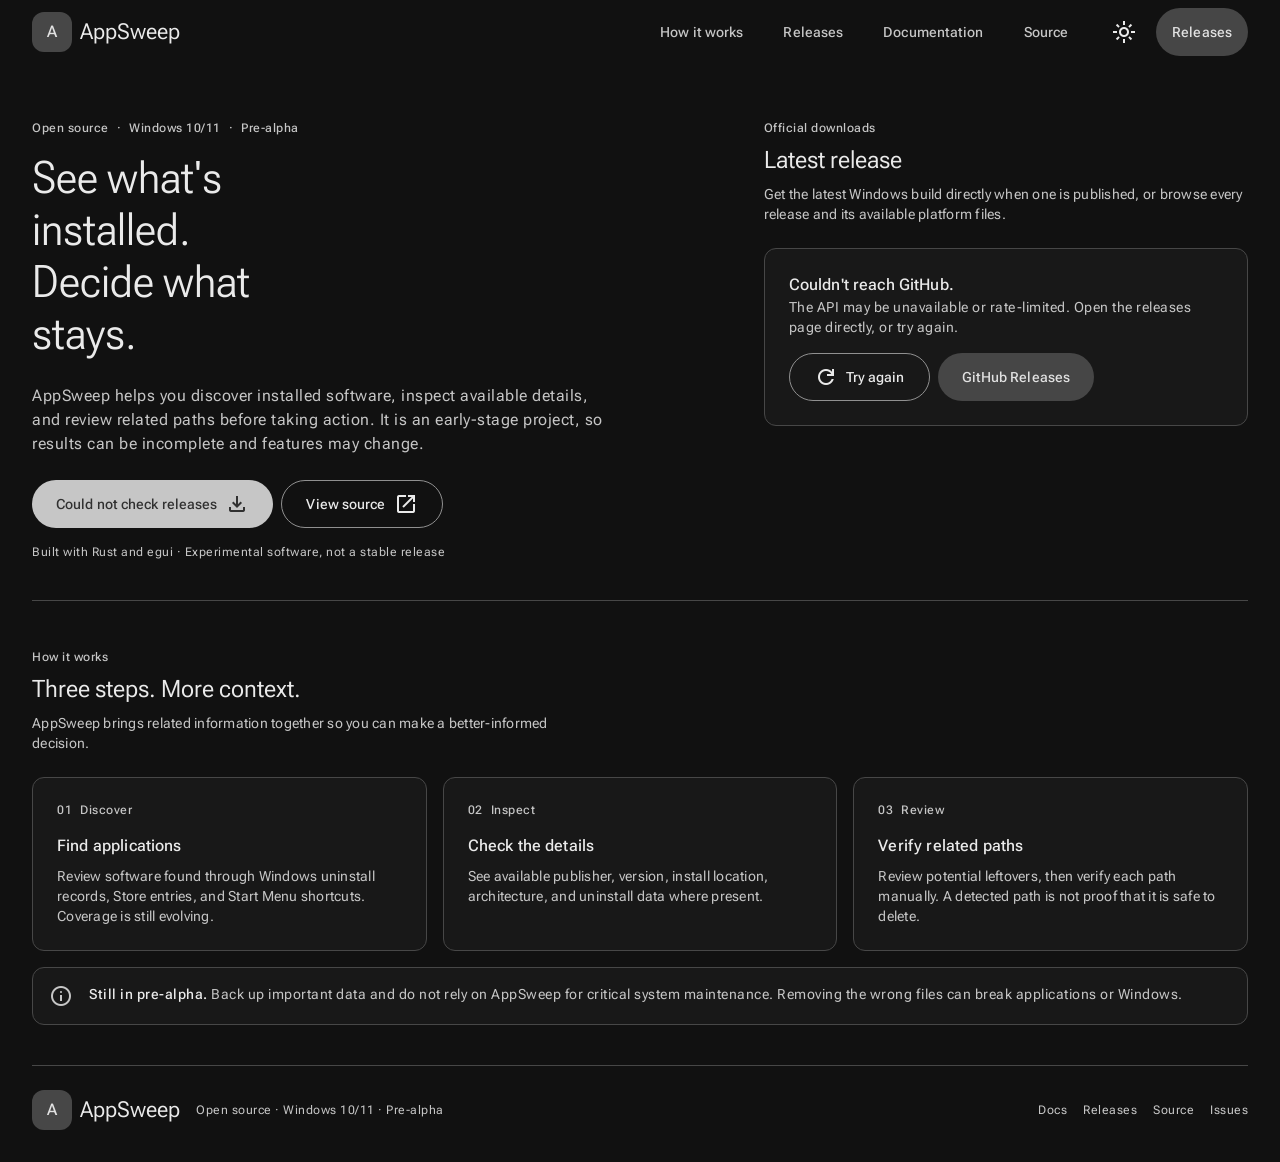
==== index.html @ 66c4b0c2 "Add accessible collapsible mobile navigation" ====
<!doctype html>
<html lang="en"><head>
  <meta charset="utf-8"><meta name="viewport" content="width=device-width, initial-scale=1">
  <meta name="color-scheme" content="light dark"><meta name="theme-color" content="#111111">
  <meta name="description" content="AppSweep is a pre-alpha open-source Windows app manager. Discover installed software, inspect details, and review related paths carefully.">
  <title>AppSweep — See what's installed</title>
  <script>let theme;try{theme=localStorage.getItem('theme')}catch{}document.documentElement.dataset.theme=theme==='light'||theme==='dark'?theme:'dark';</script>
  <link rel="preconnect" href="https://fonts.googleapis.com">
  <link rel="preconnect" href="https://fonts.gstatic.com" crossorigin>
  <link rel="stylesheet" href="https://fonts.googleapis.com/css2?family=Material+Symbols+Outlined:opsz,wght,FILL,GRAD@20..48,400,0,0&amp;family=Roboto+Flex:wght@400;500;700&amp;display=swap">
  <link rel="stylesheet" href="tokens.css?v=20261029-layout2"><link rel="stylesheet" href="styles.css?v=20261029-mobile-nav1">
  <script src="app.js?v=20261029-mobile-nav1" defer></script>
</head><body>
  <a class="btn skip-link" href="#main">Skip to content</a>
  <header class="app-bar" id="app-bar"><div class="app-bar__inner">
    <a class="brand" href="index.html" aria-label="AppSweep home"><span class="brand__mark" aria-hidden="true">A</span><span>AppSweep</span></a>
    <nav id="app-navigation" class="app-bar__nav" aria-label="Main navigation"><a href="#workflow">How it works</a><a href="releases.html">Releases</a><a href="docs.html">Documentation</a><a href="https://github.com/PanDuroDev/appsweep" target="_blank" rel="noreferrer">Source</a></nav>
    <div class="app-bar__actions"><button class="btn btn--icon btn--quiet" id="theme-toggle" type="button" aria-label="Switch to light theme" hidden><span class="icon" id="theme-icon" aria-hidden="true">light_mode</span></button><button class="btn btn--icon btn--quiet app-bar__menu-toggle" id="menu-toggle" type="button" aria-controls="app-navigation" aria-expanded="false" aria-label="Open navigation"><span class="icon" id="menu-icon" aria-hidden="true">menu</span></button><a class="btn btn--tonal btn--small" href="releases.html">Releases</a></div>
  </div></header>
  <main class="page home-page" id="main" tabindex="-1">
    <section class="hero" aria-labelledby="hero-title">
      <p class="eyebrow">Open source <span aria-hidden="true">·</span> Windows 10/11 <span aria-hidden="true">·</span> Pre-alpha</p>
      <h1 id="hero-title">See what's installed.<br><span>Decide what stays.</span></h1>
      <p class="hero__lead">AppSweep helps you discover installed software, inspect available details, and review related paths before taking action. It is an early-stage project, so results can be incomplete and features may change.</p>
      <div class="actions"><a class="btn" id="download-latest" href="releases.html"><span id="download-latest-label">Checking latest release…</span> <span class="icon" aria-hidden="true">download</span></a><a class="btn btn--outlined" href="https://github.com/PanDuroDev/appsweep" target="_blank" rel="noreferrer">View source <span class="icon" aria-hidden="true">open_in_new</span></a></div>
      <p class="hero__meta">Built with Rust and egui <span aria-hidden="true">·</span> Experimental software, not a stable release</p>
    </section>
    <section class="section" id="workflow" aria-labelledby="workflow-title">
      <div class="section-heading"><p class="eyebrow">How it works</p><h2 id="workflow-title">Three steps. More context.</h2><p class="section-copy">AppSweep brings related information together so you can make a better-informed decision.</p></div>
      <div class="feature-grid">
        <article class="project-card"><p class="project-card__number">01 <span>Discover</span></p><h3>Find applications</h3><p>Review software found through Windows uninstall records, Store entries, and Start Menu shortcuts. Coverage is still evolving.</p></article>
        <article class="project-card"><p class="project-card__number">02 <span>Inspect</span></p><h3>Check the details</h3><p>See available publisher, version, install location, architecture, and uninstall data where present.</p></article>
        <article class="project-card"><p class="project-card__number">03 <span>Review</span></p><h3>Verify related paths</h3><p>Review potential leftovers, then verify each path manually. A detected path is not proof that it is safe to delete.</p></article>
      </div>
      <aside class="notice" aria-label="Safety warning"><span class="icon" aria-hidden="true">info</span><p><strong>Still in pre-alpha.</strong> Back up important data and do not rely on AppSweep for critical system maintenance. Removing the wrong files can break applications or Windows.</p></aside>
    </section>
    <section class="section release-section" id="download" aria-labelledby="build-title">
      <div class="section-heading"><p class="eyebrow">Official downloads</p><h2 id="build-title">Latest release</h2><p class="section-copy">Get the latest Windows build directly when one is published, or browse every release and its available platform files.</p></div>
      <div class="release" id="release-panel" data-state="idle" aria-busy="false">
        <div class="release__loading" hidden><div class="loading-indicator" id="loading-indicator" role="progressbar" aria-label="Checking GitHub for a published build"></div><div><p>Checking GitHub Releases…</p><small>This usually takes a moment.</small></div></div>
        <div class="release__ready" role="status" aria-live="polite"><h3 class="release__title" id="release-title">Check GitHub Releases</h3><p class="release__meta" id="release-meta">AppSweep is pre-alpha. Check the official releases page for a ready-to-run build.</p><div class="actions"><a class="btn btn--tonal" id="release-assets" href="releases.html" hidden>Available files</a><a class="btn btn--outlined" id="release-github" href="https://github.com/PanDuroDev/appsweep/releases" target="_blank" rel="noreferrer" hidden>GitHub release <span class="icon" aria-hidden="true">open_in_new</span></a><a class="btn btn--outlined" href="releases.html">All versions <span class="icon" aria-hidden="true">arrow_forward</span></a></div></div>
        <div class="release__error" role="status" aria-live="polite" hidden><h3 class="release__title">Couldn't reach GitHub.</h3><p class="release__meta">The API may be unavailable or rate-limited. Open the releases page directly, or try again.</p><div class="actions"><button class="btn btn--outlined" id="release-retry" type="button"><span class="icon" aria-hidden="true">refresh</span>Try again</button><a class="btn btn--tonal" href="https://github.com/PanDuroDev/appsweep/releases" target="_blank" rel="noreferrer">GitHub Releases</a></div></div>
      </div>
    </section>
    <footer class="footer"><a class="brand footer__brand" href="index.html"><span class="brand__mark" aria-hidden="true">A</span><span>AppSweep</span></a><span class="footer__note">Open source · Windows 10/11 · Pre-alpha</span><nav aria-label="Footer links"><a href="docs.html">Docs</a><a href="releases.html">Releases</a><a href="https://github.com/PanDuroDev/appsweep" target="_blank" rel="noreferrer">Source</a><a href="https://github.com/PanDuroDev/appsweep/issues" target="_blank" rel="noreferrer">Issues</a></nav></footer>
  </main>
</body></html>
---- tokens.css ----
:root {
  color-scheme: dark;

  --md-ref-typeface-brand: "Roboto Flex", Roboto, sans-serif;
  --md-ref-typeface-plain: "Roboto Flex", Roboto, sans-serif;

  --md-sys-color-primary: #c6c6c6;
  --md-sys-color-on-primary: #303030;
  --md-sys-color-primary-container: #474747;
  --md-sys-color-on-primary-container: #e2e2e2;
  --md-sys-color-secondary: #c6c6c6;
  --md-sys-color-on-secondary: #303030;
  --md-sys-color-secondary-container: #464646;
  --md-sys-color-on-secondary-container: #e2e2e2;
  --md-sys-color-tertiary: #c6c6c6;
  --md-sys-color-on-tertiary: #303030;
  --md-sys-color-tertiary-container: #474747;
  --md-sys-color-on-tertiary-container: #e2e2e2;
  --md-sys-color-error: #ffb4ab;
  --md-sys-color-on-error: #690005;
  --md-sys-color-error-container: #93000a;
  --md-sys-color-on-error-container: #ffdad6;
  --md-sys-color-surface: #111111;
  --md-sys-color-on-surface: #eaeaea;
  --md-sys-color-on-surface-variant: #c6c6c6;
  --md-sys-color-surface-dim: #111111;
  --md-sys-color-surface-bright: #393939;
  --md-sys-color-surface-container-lowest: #0d0d0d;
  --md-sys-color-surface-container-low: #181818;
  --md-sys-color-surface-container: #1d1d1d;
  --md-sys-color-surface-container-high: #272727;
  --md-sys-color-surface-container-highest: #303030;
  --md-sys-color-outline: #909090;
  --md-sys-color-outline-variant: #474747;
  --md-sys-color-inverse-surface: #e2e2e2;
  --md-sys-color-inverse-on-surface: #303030;
  --md-sys-color-inverse-primary: #5e5e5e;
  --md-sys-color-shadow: #000000;
  --md-sys-color-scrim: #000000;
  --md-sys-color-surface-tint: #c6c6c6;

  --md-sys-shape-corner-none: 0;
  --md-sys-shape-corner-extra-small: 4px;
  --md-sys-shape-corner-small: 8px;
  --md-sys-shape-corner-medium: 12px;
  --md-sys-shape-corner-large: 16px;
  --md-sys-shape-corner-large-increased: 20px;
  --md-sys-shape-corner-extra-large: 28px;
  --md-sys-shape-corner-extra-large-increased: 32px;
  --md-sys-shape-corner-extra-extra-large: 48px;
  --md-sys-shape-corner-full: 9999px;

  --md-sys-typescale-display-large-font: var(--md-ref-typeface-brand);
  --md-sys-typescale-display-large-weight: 400;
  --md-sys-typescale-display-large-size: 3.5625rem;
  --md-sys-typescale-display-large-line-height: 4rem;
  --md-sys-typescale-display-large-tracking: -0.015625rem;
  --md-sys-typescale-display-medium-font: var(--md-ref-typeface-brand);
  --md-sys-typescale-display-medium-weight: 400;
  --md-sys-typescale-display-medium-size: 2.8125rem;
  --md-sys-typescale-display-medium-line-height: 3.25rem;
  --md-sys-typescale-display-medium-tracking: 0;
  --md-sys-typescale-display-small-font: var(--md-ref-typeface-brand);
  --md-sys-typescale-display-small-weight: 400;
  --md-sys-typescale-display-small-size: 2.25rem;
  --md-sys-typescale-display-small-line-height: 2.75rem;
  --md-sys-typescale-display-small-tracking: 0;
  --md-sys-typescale-headline-large-font: var(--md-ref-typeface-brand);
  --md-sys-typescale-headline-large-weight: 400;
  --md-sys-typescale-headline-large-size: 2rem;
  --md-sys-typescale-headline-large-line-height: 2.5rem;
  --md-sys-typescale-headline-large-tracking: 0;
  --md-sys-typescale-headline-medium-font: var(--md-ref-typeface-brand);
  --md-sys-typescale-headline-medium-weight: 400;
  --md-sys-typescale-headline-medium-size: 1.75rem;
  --md-sys-typescale-headline-medium-line-height: 2.25rem;
  --md-sys-typescale-headline-medium-tracking: 0;
  --md-sys-typescale-headline-small-font: var(--md-ref-typeface-brand);
  --md-sys-typescale-headline-small-weight: 400;
  --md-sys-typescale-headline-small-size: 1.5rem;
  --md-sys-typescale-headline-small-line-height: 2rem;
  --md-sys-typescale-headline-small-tracking: 0;
  --md-sys-typescale-title-large-font: var(--md-ref-typeface-plain);
  --md-sys-typescale-title-large-weight: 400;
  --md-sys-typescale-title-large-size: 1.375rem;
  --md-sys-typescale-title-large-line-height: 1.75rem;
  --md-sys-typescale-title-large-tracking: 0;
  --md-sys-typescale-title-medium-font: var(--md-ref-typeface-plain);
  --md-sys-typescale-title-medium-weight: 500;
  --md-sys-typescale-title-medium-size: 1rem;
  --md-sys-typescale-title-medium-line-height: 1.5rem;
  --md-sys-typescale-title-medium-tracking: 0.009375rem;
  --md-sys-typescale-title-small-font: var(--md-ref-typeface-plain);
  --md-sys-typescale-title-small-weight: 500;
  --md-sys-typescale-title-small-size: 0.875rem;
  --md-sys-typescale-title-small-line-height: 1.25rem;
  --md-sys-typescale-title-small-tracking: 0.00625rem;
  --md-sys-typescale-body-large-font: var(--md-ref-typeface-plain);
  --md-sys-typescale-body-large-weight: 400;
  --md-sys-typescale-body-large-size: 1rem;
  --md-sys-typescale-body-large-line-height: 1.5rem;
  --md-sys-typescale-body-large-tracking: 0.03125rem;
  --md-sys-typescale-body-medium-font: var(--md-ref-typeface-plain);
  --md-sys-typescale-body-medium-weight: 400;
  --md-sys-typescale-body-medium-size: 0.875rem;
  --md-sys-typescale-body-medium-line-height: 1.25rem;
  --md-sys-typescale-body-medium-tracking: 0.015625rem;
  --md-sys-typescale-body-small-font: var(--md-ref-typeface-plain);
  --md-sys-typescale-body-small-weight: 400;
  --md-sys-typescale-body-small-size: 0.75rem;
  --md-sys-typescale-body-small-line-height: 1rem;
  --md-sys-typescale-body-small-tracking: 0.025rem;
  --md-sys-typescale-label-large-font: var(--md-ref-typeface-plain);
  --md-sys-typescale-label-large-weight: 500;
  --md-sys-typescale-label-large-size: 0.875rem;
  --md-sys-typescale-label-large-line-height: 1.25rem;
  --md-sys-typescale-label-large-tracking: 0.00625rem;
  --md-sys-typescale-label-medium-font: var(--md-ref-typeface-plain);
  --md-sys-typescale-label-medium-weight: 500;
  --md-sys-typescale-label-medium-size: 0.75rem;
  --md-sys-typescale-label-medium-line-height: 1rem;
  --md-sys-typescale-label-medium-tracking: 0.03125rem;
  --md-sys-typescale-label-small-font: var(--md-ref-typeface-plain);
  --md-sys-typescale-label-small-weight: 500;
  --md-sys-typescale-label-small-size: 0.6875rem;
  --md-sys-typescale-label-small-line-height: 1rem;
  --md-sys-typescale-label-small-tracking: 0.03125rem;

  --app-spacing-1: 8px;
  --app-spacing-2: 16px;
  --app-spacing-3: 24px;
  --app-spacing-4: 32px;
  --app-spacing-5: 48px;
  --app-spacing-6: 64px;
  --app-motion-easing-standard: cubic-bezier(0.2, 0, 0, 1);
  --app-motion-duration-short3: 150ms;
  --app-motion-duration-progress-cycle: 1400ms;
  --app-state-hover-opacity: 8%;
  --app-state-focus-opacity: 10%;
  --app-state-pressed-opacity: 10%;
  --app-layout-content-max: 1920px;
  --app-layout-app-bar-height: 64px;
  --app-layout-header-offset: 80px;
  --app-touch-target: 48px;
}

:root[data-theme="light"] {
  color-scheme: light;
  --md-sys-color-primary: #1b1b1b;
  --md-sys-color-on-primary: #ffffff;
  --md-sys-color-primary-container: #e2e2e2;
  --md-sys-color-on-primary-container: #1b1b1b;
  --md-sys-color-secondary: #5f5f5f;
  --md-sys-color-on-secondary: #ffffff;
  --md-sys-color-secondary-container: #e4e2e1;
  --md-sys-color-on-secondary-container: #1b1c1b;
  --md-sys-color-tertiary: #5f5f5f;
  --md-sys-color-on-tertiary: #ffffff;
  --md-sys-color-tertiary-container: #e4e2e1;
  --md-sys-color-on-tertiary-container: #1b1c1b;
  --md-sys-color-error: #b3261e;
  --md-sys-color-on-error: #ffffff;
  --md-sys-color-error-container: #f9dedc;
  --md-sys-color-on-error-container: #410e0b;
  --md-sys-color-surface: #f5f5f5;
  --md-sys-color-on-surface: #1b1b1b;
  --md-sys-color-on-surface-variant: #474747;
  --md-sys-color-surface-dim: #dadada;
  --md-sys-color-surface-bright: #fefefe;
  --md-sys-color-surface-container-lowest: #ffffff;
  --md-sys-color-surface-container-low: #f1f1f1;
  --md-sys-color-surface-container: #ececec;
  --md-sys-color-surface-container-high: #e6e6e6;
  --md-sys-color-surface-container-highest: #e0e0e0;
  --md-sys-color-outline: #767676;
  --md-sys-color-outline-variant: #c5c5c5;
  --md-sys-color-inverse-surface: #303030;
  --md-sys-color-inverse-on-surface: #f1f1f1;
  --md-sys-color-inverse-primary: #c6c6c6;
  --md-sys-color-shadow: #000000;
  --md-sys-color-scrim: #000000;
  --md-sys-color-surface-tint: #1b1b1b;
}

*, *::before, *::after { box-sizing: border-box; }
[hidden] { display: none !important; }
---- styles.css ----
:where(a, button):focus-visible {
  outline: 2px solid var(--md-sys-color-primary);
  outline-offset: 2px;
}

html {
  scroll-padding-top: var(--app-layout-header-offset);
  -webkit-text-size-adjust: 100%;
}

body {
  margin: 0;
  background: var(--md-sys-color-surface);
  color: var(--md-sys-color-on-surface);
  font-family: var(--md-ref-typeface-plain);
  font-size: var(--md-sys-typescale-body-large-size);
  font-weight: var(--md-sys-typescale-body-large-weight);
  line-height: var(--md-sys-typescale-body-large-line-height);
  letter-spacing: var(--md-sys-typescale-body-large-tracking);
}

h1, h2, h3, p { margin: 0; }
h1, h2, h3 { color: var(--md-sys-color-on-surface); }
a {
  color: var(--md-sys-color-primary);
  text-underline-offset: 3px;
  transition: color var(--app-motion-duration-short3) var(--app-motion-easing-standard),
    text-decoration-color var(--app-motion-duration-short3) var(--app-motion-easing-standard),
    text-decoration-thickness var(--app-motion-duration-short3) var(--app-motion-easing-standard);
}
a:where(:not(.btn):not(.brand)):hover {
  color: var(--md-sys-color-on-surface);
  text-decoration-thickness: 2px;
}
a:where(:not(.btn):not(.brand)):active {
  color: var(--md-sys-color-primary);
  text-decoration-thickness: 2px;
}
button { font: inherit; }

.icon {
  display: inline-block;
  flex: none;
  width: 24px;
  height: 24px;
  overflow: hidden;
  font-family: "Material Symbols Outlined", sans-serif;
  font-size: 24px;
  font-weight: 400;
  font-style: normal;
  line-height: 1;
  letter-spacing: normal;
  text-transform: none;
  white-space: nowrap;
  direction: ltr;
  font-feature-settings: "liga";
}

.skip-link {
  position: fixed;
  z-index: 100;
  top: -100px;
  left: var(--app-spacing-2);
}
.skip-link:focus { top: var(--app-spacing-1); }

.app-bar {
  position: sticky;
  z-index: 20;
  top: 0;
  background: var(--md-sys-color-surface);
  transition: background-color var(--app-motion-duration-short3) var(--app-motion-easing-standard);
}
.app-bar.is-stuck { background: var(--md-sys-color-surface-container); }

.app-bar__inner {
  display: flex;
  align-items: center;
  gap: var(--app-spacing-2);
  width: min(var(--app-layout-content-max), calc(100% - var(--app-spacing-6)));
  min-height: var(--app-layout-app-bar-height);
  margin-inline: auto;
}

.brand {
  display: inline-flex;
  align-items: center;
  gap: var(--app-spacing-1);
  flex: none;
  color: var(--md-sys-color-on-surface);
  font-family: var(--md-sys-typescale-title-large-font);
  font-size: var(--md-sys-typescale-title-large-size);
  font-weight: var(--md-sys-typescale-title-large-weight);
  line-height: var(--md-sys-typescale-title-large-line-height);
  letter-spacing: var(--md-sys-typescale-title-large-tracking);
  text-decoration: none;
}

.brand__mark {
  display: grid;
  place-items: center;
  width: 40px;
  height: 40px;
  border-radius: var(--md-sys-shape-corner-medium);
  color: var(--md-sys-color-on-primary-container);
  background: var(--md-sys-color-primary-container);
  font-family: var(--md-sys-typescale-title-medium-font);
  font-size: var(--md-sys-typescale-title-medium-size);
  font-weight: var(--md-sys-typescale-title-medium-weight);
  line-height: var(--md-sys-typescale-title-medium-line-height);
}

.app-bar__nav {
  display: flex;
  align-items: center;
  gap: var(--app-spacing-1);
  margin-left: auto;
}

.app-bar__nav a,
.footer nav a {
  color: var(--md-sys-color-on-surface-variant);
  text-decoration: none;
}

.app-bar__nav a {
  display: inline-flex;
  align-items: center;
  min-height: var(--app-touch-target);
  padding-inline: var(--app-spacing-2);
  border-radius: var(--md-sys-shape-corner-full);
  font-family: var(--md-sys-typescale-label-large-font);
  font-size: var(--md-sys-typescale-label-large-size);
  font-weight: var(--md-sys-typescale-label-large-weight);
  line-height: var(--md-sys-typescale-label-large-line-height);
  letter-spacing: var(--md-sys-typescale-label-large-tracking);
  white-space: nowrap;
  transition: color var(--app-motion-duration-short3) var(--app-motion-easing-standard),
    background-color var(--app-motion-duration-short3) var(--app-motion-easing-standard),
    border-radius var(--app-motion-duration-short3) var(--app-motion-easing-standard);
}

.app-bar__nav a:hover,
.app-bar__nav a:focus-visible,
.app-bar__nav a:active {
  color: var(--md-sys-color-on-surface);
  background-color: color-mix(in srgb, var(--md-sys-color-on-surface) var(--app-state-hover-opacity), transparent);
}
.app-bar__nav a:focus-visible { background-color: color-mix(in srgb, var(--md-sys-color-on-surface) var(--app-state-focus-opacity), transparent); }
.app-bar__nav a:active {
  background-color: color-mix(in srgb, var(--md-sys-color-on-surface) var(--app-state-pressed-opacity), transparent);
  border-radius: var(--md-sys-shape-corner-large-increased);
}
.app-bar__nav a[aria-current="page"] { color: var(--md-sys-color-on-surface); background: var(--md-sys-color-surface-container-high); }
.app-bar__nav a[aria-current="page"]:hover { background-color: color-mix(in srgb, var(--md-sys-color-on-surface) var(--app-state-hover-opacity), var(--md-sys-color-surface-container-high)); }
.app-bar__nav a[aria-current="page"]:focus-visible { background-color: color-mix(in srgb, var(--md-sys-color-on-surface) var(--app-state-focus-opacity), var(--md-sys-color-surface-container-high)); }
.app-bar__nav a[aria-current="page"]:active {
  background-color: color-mix(in srgb, var(--md-sys-color-on-surface) var(--app-state-pressed-opacity), var(--md-sys-color-surface-container-high));
  border-radius: var(--md-sys-shape-corner-large-increased);
}

.app-bar__actions { display: flex; align-items: center; gap: var(--app-spacing-1); }

.btn {
  display: inline-flex;
  align-items: center;
  justify-content: center;
  gap: var(--app-spacing-1);
  min-height: var(--app-touch-target);
  padding: var(--app-spacing-1) var(--app-spacing-3);
  border: 0;
  border-radius: var(--md-sys-shape-corner-full);
  color: var(--md-sys-color-on-primary);
  background: var(--md-sys-color-primary);
  font-family: var(--md-sys-typescale-label-large-font);
  font-size: var(--md-sys-typescale-label-large-size);
  font-weight: var(--md-sys-typescale-label-large-weight);
  line-height: var(--md-sys-typescale-label-large-line-height);
  letter-spacing: var(--md-sys-typescale-label-large-tracking);
  text-align: center;
  text-decoration: none;
  cursor: pointer;
  transition: background-color var(--app-motion-duration-short3) var(--app-motion-easing-standard),
    color var(--app-motion-duration-short3) var(--app-motion-easing-standard),
    border-color var(--app-motion-duration-short3) var(--app-motion-easing-standard),
    border-radius var(--app-motion-duration-short3) var(--app-motion-easing-standard);
}
.btn:hover {
  background-color: color-mix(in srgb, var(--md-sys-color-on-primary) var(--app-state-hover-opacity), var(--md-sys-color-primary));
}
.btn:focus-visible {
  background-color: color-mix(in srgb, var(--md-sys-color-on-primary) var(--app-state-focus-opacity), var(--md-sys-color-primary));
}
.btn:active {
  background-color: color-mix(in srgb, var(--md-sys-color-on-primary) var(--app-state-pressed-opacity), var(--md-sys-color-primary));
  border-radius: var(--md-sys-shape-corner-large-increased);
}
.btn--tonal {
  color: var(--md-sys-color-on-secondary-container);
  background: var(--md-sys-color-secondary-container);
}
.btn--tonal:hover {
  background-color: color-mix(in srgb, var(--md-sys-color-on-secondary-container) var(--app-state-hover-opacity), var(--md-sys-color-secondary-container));
}
.btn--tonal:focus-visible {
  background-color: color-mix(in srgb, var(--md-sys-color-on-secondary-container) var(--app-state-focus-opacity), var(--md-sys-color-secondary-container));
}
.btn--tonal:active {
  background-color: color-mix(in srgb, var(--md-sys-color-on-secondary-container) var(--app-state-pressed-opacity), var(--md-sys-color-secondary-container));
}
.btn--outlined {
  border: 1px solid var(--md-sys-color-outline);
  color: var(--md-sys-color-on-surface);
  background: transparent;
}
.btn--outlined:hover,
.btn--quiet:hover {
  background-color: color-mix(in srgb, var(--md-sys-color-on-surface) var(--app-state-hover-opacity), transparent);
}
.btn--outlined:focus-visible,
.btn--quiet:focus-visible {
  background-color: color-mix(in srgb, var(--md-sys-color-on-surface) var(--app-state-focus-opacity), transparent);
}
.btn--outlined:active,
.btn--quiet:active {
  background-color: color-mix(in srgb, var(--md-sys-color-on-surface) var(--app-state-pressed-opacity), transparent);
}
.btn--quiet { color: var(--md-sys-color-on-surface); background: transparent; }
.btn:disabled {
  color: color-mix(in srgb, var(--md-sys-color-on-surface) 38%, transparent);
  background: color-mix(in srgb, var(--md-sys-color-on-surface) 12%, transparent);
  cursor: default;
}
.btn--outlined:disabled,
.btn--quiet:disabled {
  border-color: color-mix(in srgb, var(--md-sys-color-on-surface) 12%, transparent);
  background: transparent;
}
.btn--icon { width: var(--app-touch-target); min-width: var(--app-touch-target); padding: 0; }
.btn--icon:active { border-radius: var(--md-sys-shape-corner-medium); }
.btn--small { padding-inline: var(--app-spacing-2); }
.actions { display: flex; align-items: center; flex-wrap: wrap; gap: var(--app-spacing-1); }

.page {
  width: min(var(--app-layout-content-max), calc(100% - var(--app-spacing-6)));
  margin-inline: auto;
  padding-block: var(--app-spacing-5) var(--app-spacing-3);
}
.hero { max-width: none; padding-block: var(--app-spacing-1) var(--app-spacing-5); }

.eyebrow {
  display: flex;
  align-items: center;
  gap: var(--app-spacing-1);
  margin-block-end: var(--app-spacing-2);
  color: var(--md-sys-color-on-surface-variant);
  font-family: var(--md-sys-typescale-label-medium-font);
  font-size: var(--md-sys-typescale-label-medium-size);
  font-weight: var(--md-sys-typescale-label-medium-weight);
  line-height: var(--md-sys-typescale-label-medium-line-height);
  letter-spacing: var(--md-sys-typescale-label-medium-tracking);
}

.hero h1,
.docs-hero h1 {
  max-width: 14ch;
  color: var(--md-sys-color-on-surface);
  font-family: var(--md-sys-typescale-display-medium-font);
  font-size: var(--md-sys-typescale-display-medium-size);
  font-weight: var(--md-sys-typescale-display-medium-weight);
  line-height: var(--md-sys-typescale-display-medium-line-height);
  letter-spacing: var(--md-sys-typescale-display-medium-tracking);
}
.hero h1 span { color: inherit; }

.hero__lead {
  max-width: 64ch;
  margin-block: var(--app-spacing-3);
  color: var(--md-sys-color-on-surface-variant);
  font-family: var(--md-sys-typescale-body-large-font);
  font-size: var(--md-sys-typescale-body-large-size);
  font-weight: var(--md-sys-typescale-body-large-weight);
  line-height: var(--md-sys-typescale-body-large-line-height);
  letter-spacing: var(--md-sys-typescale-body-large-tracking);
}
.hero__meta {
  margin-block-start: var(--app-spacing-2);
  color: var(--md-sys-color-on-surface-variant);
  font-family: var(--md-sys-typescale-body-small-font);
  font-size: var(--md-sys-typescale-body-small-size);
  line-height: var(--md-sys-typescale-body-small-line-height);
}

.section {
  padding-block: var(--app-spacing-4);
  border-top: 1px solid var(--md-sys-color-outline-variant);
  scroll-margin-top: var(--app-layout-header-offset);
}
.section-heading {
  display: grid;
  gap: var(--app-spacing-1);
  max-width: 680px;
  margin-block-end: var(--app-spacing-3);
}
.section-heading .eyebrow { margin-block-end: 0; }
.section-heading h2 {
  font-family: var(--md-sys-typescale-headline-small-font);
  font-size: var(--md-sys-typescale-headline-small-size);
  font-weight: var(--md-sys-typescale-headline-small-weight);
  line-height: var(--md-sys-typescale-headline-small-line-height);
  letter-spacing: var(--md-sys-typescale-headline-small-tracking);
}
.section-copy {
  max-width: 68ch;
  color: var(--md-sys-color-on-surface-variant);
  font-family: var(--md-sys-typescale-body-medium-font);
  font-size: var(--md-sys-typescale-body-medium-size);
  font-weight: var(--md-sys-typescale-body-medium-weight);
  line-height: var(--md-sys-typescale-body-medium-line-height);
  letter-spacing: var(--md-sys-typescale-body-medium-tracking);
}
.section-copy + .section-copy { margin-block-start: var(--app-spacing-1); }

.feature-grid {
  display: grid;
  grid-template-columns: repeat(3, minmax(0, 1fr));
  gap: var(--app-spacing-2);
}
.project-card {
  display: flex;
  flex-direction: column;
  align-items: flex-start;
  min-width: 0;
  padding: var(--app-spacing-3);
  border: 1px solid var(--md-sys-color-outline-variant);
  border-radius: var(--md-sys-shape-corner-medium);
  background: var(--md-sys-color-surface-container-low);
}
.project-card__number {
  display: flex;
  align-items: center;
  gap: var(--app-spacing-1);
  margin-block-end: var(--app-spacing-2);
  color: var(--md-sys-color-primary);
  font-family: var(--md-sys-typescale-label-medium-font);
  font-size: var(--md-sys-typescale-label-medium-size);
  font-weight: var(--md-sys-typescale-label-medium-weight);
  line-height: var(--md-sys-typescale-label-medium-line-height);
  letter-spacing: var(--md-sys-typescale-label-medium-tracking);
}
.project-card__number span { color: var(--md-sys-color-on-surface-variant); }

.project-card h3,
.release__title,
.release-state h3,
.asset-group__head h3,
.release-notes h3 {
  font-family: var(--md-sys-typescale-title-medium-font);
  font-size: var(--md-sys-typescale-title-medium-size);
  font-weight: var(--md-sys-typescale-title-medium-weight);
  line-height: var(--md-sys-typescale-title-medium-line-height);
  letter-spacing: var(--md-sys-typescale-title-medium-tracking);
}
.project-card h3 { margin-block-end: var(--app-spacing-1); }
.project-card p:last-child {
  color: var(--md-sys-color-on-surface-variant);
  font-family: var(--md-sys-typescale-body-medium-font);
  font-size: var(--md-sys-typescale-body-medium-size);
  line-height: var(--md-sys-typescale-body-medium-line-height);
  letter-spacing: var(--md-sys-typescale-body-medium-tracking);
}

.notice {
  display: flex;
  align-items: flex-start;
  gap: var(--app-spacing-2);
  margin-block-start: var(--app-spacing-2);
  padding: var(--app-spacing-2);
  border: 1px solid var(--md-sys-color-outline-variant);
  border-radius: var(--md-sys-shape-corner-medium);
  color: var(--md-sys-color-on-surface-variant);
  background: var(--md-sys-color-surface-container-low);
  font-family: var(--md-sys-typescale-body-medium-font);
  font-size: var(--md-sys-typescale-body-medium-size);
  line-height: var(--md-sys-typescale-body-medium-line-height);
}
.notice .icon { color: var(--md-sys-color-on-surface-variant); }
.notice strong { color: var(--md-sys-color-on-surface); font-weight: 500; }

.release-section { padding-block-end: var(--app-spacing-5); }
.release {
  padding: var(--app-spacing-3);
  border: 1px solid var(--md-sys-color-outline-variant);
  border-radius: var(--md-sys-shape-corner-medium);
  background: var(--md-sys-color-surface-container-low);
}
.release__loading { display: flex; align-items: center; gap: var(--app-spacing-2); min-height: 54px; }
.release__loading p {
  font-family: var(--md-sys-typescale-title-medium-font);
  font-size: var(--md-sys-typescale-title-medium-size);
  font-weight: var(--md-sys-typescale-title-medium-weight);
  line-height: var(--md-sys-typescale-title-medium-line-height);
}
.release__loading small {
  color: var(--md-sys-color-on-surface-variant);
  font-family: var(--md-sys-typescale-body-small-font);
  font-size: var(--md-sys-typescale-body-small-size);
  line-height: var(--md-sys-typescale-body-small-line-height);
}
.loading-indicator {
  width: 40px;
  height: 40px;
  flex: none;
  border: 3px solid var(--md-sys-color-secondary-container);
  border-top-color: var(--md-sys-color-primary);
  border-radius: var(--md-sys-shape-corner-full);
  animation: md3-progress-rotation var(--app-motion-duration-progress-cycle) linear infinite;
}
@keyframes md3-progress-rotation {
  to { transform: rotate(360deg); }
}
.release__title {
  min-width: 0;
  overflow-wrap: anywhere;
}
.release__meta {
  max-width: 68ch;
  color: var(--md-sys-color-on-surface-variant);
  font-family: var(--md-sys-typescale-body-medium-font);
  font-size: var(--md-sys-typescale-body-medium-size);
  line-height: var(--md-sys-typescale-body-medium-line-height);
  overflow-wrap: anywhere;
}
.release .actions { margin-block-start: var(--app-spacing-2); }

.docs-page { padding-block-start: var(--app-spacing-4); }
.docs-hero { max-width: 1040px; padding-block-end: var(--app-spacing-3); }
.docs-hero h1 {
  font-family: var(--md-sys-typescale-display-small-font);
  font-size: var(--md-sys-typescale-display-small-size);
  font-weight: var(--md-sys-typescale-display-small-weight);
  line-height: var(--md-sys-typescale-display-small-line-height);
  letter-spacing: var(--md-sys-typescale-display-small-tracking);
}
.docs-hero .hero__lead { margin-block-start: var(--app-spacing-2); }
.docs-hero .notice { margin-block-start: var(--app-spacing-3); }
.docs-nav {
  display: flex;
  flex-wrap: wrap;
  gap: var(--app-spacing-1);
  padding-block: var(--app-spacing-1) var(--app-spacing-3);
  margin-block-end: var(--app-spacing-1);
  border-bottom: 1px solid var(--md-sys-color-outline-variant);
}
.docs-nav a {
  display: inline-flex;
  align-items: center;
  min-height: var(--app-touch-target);
  padding-inline: var(--app-spacing-2);
  border-radius: var(--md-sys-shape-corner-full);
  color: var(--md-sys-color-on-surface-variant);
  font-family: var(--md-sys-typescale-label-large-font);
  font-size: var(--md-sys-typescale-label-large-size);
  font-weight: var(--md-sys-typescale-label-large-weight);
  line-height: var(--md-sys-typescale-label-large-line-height);
  text-decoration: none;
  transition: color var(--app-motion-duration-short3) var(--app-motion-easing-standard),
    background-color var(--app-motion-duration-short3) var(--app-motion-easing-standard),
    border-radius var(--app-motion-duration-short3) var(--app-motion-easing-standard);
}
.docs-nav a:hover,
.docs-nav a:focus-visible,
.docs-nav a:active {
  color: var(--md-sys-color-on-surface);
  background-color: color-mix(in srgb, var(--md-sys-color-on-surface) var(--app-state-hover-opacity), transparent);
}
.docs-nav a:focus-visible { background-color: color-mix(in srgb, var(--md-sys-color-on-surface) var(--app-state-focus-opacity), transparent); }
.docs-nav a:active {
  background-color: color-mix(in srgb, var(--md-sys-color-on-surface) var(--app-state-pressed-opacity), transparent);
  border-radius: var(--md-sys-shape-corner-large-increased);
}
.docs-nav a[aria-current="location"] { color: var(--md-sys-color-on-surface); background: var(--md-sys-color-surface-container-high); }
.docs-nav a[aria-current="location"]:hover { background-color: color-mix(in srgb, var(--md-sys-color-on-surface) var(--app-state-hover-opacity), var(--md-sys-color-surface-container-high)); }
.docs-nav a[aria-current="location"]:focus-visible { background-color: color-mix(in srgb, var(--md-sys-color-on-surface) var(--app-state-focus-opacity), var(--md-sys-color-surface-container-high)); }
.docs-nav a[aria-current="location"]:active {
  background-color: color-mix(in srgb, var(--md-sys-color-on-surface) var(--app-state-pressed-opacity), var(--md-sys-color-surface-container-high));
  border-radius: var(--md-sys-shape-corner-large-increased);
}
.docs-block { padding-block: var(--app-spacing-3); }
.docs-block .section-heading { gap: var(--app-spacing-1); margin-block-end: var(--app-spacing-2); }
.docs-block .eyebrow { margin-block-end: 0; }
.docs-block pre {
  overflow-x: auto;
  margin-block-start: var(--app-spacing-2);
  padding: var(--app-spacing-2);
  border: 1px solid var(--md-sys-color-outline-variant);
  border-radius: var(--md-sys-shape-corner-small);
  color: var(--md-sys-color-on-surface);
  background: var(--md-sys-color-surface-container);
  font-family: ui-monospace, SFMono-Regular, Consolas, monospace;
  font-size: var(--md-sys-typescale-body-small-size);
  line-height: var(--md-sys-typescale-body-small-line-height);
}
.docs-block .actions { margin-block-start: var(--app-spacing-2); }
.docs-block a:not(.btn) { text-decoration: underline; text-underline-offset: 3px; }

.footer {
  display: flex;
  flex-wrap: wrap;
  align-items: center;
  gap: var(--app-spacing-2);
  padding-block: var(--app-spacing-3) var(--app-spacing-1);
  border-top: 1px solid var(--md-sys-color-outline-variant);
  color: var(--md-sys-color-on-surface-variant);
  font-family: var(--md-sys-typescale-body-small-font);
  font-size: var(--md-sys-typescale-body-small-size);
  line-height: var(--md-sys-typescale-body-small-line-height);
}
.footer__brand { color: var(--md-sys-color-on-surface); }
.footer__brand .brand__mark { width: 40px; height: 40px; }
.footer__note { margin-right: auto; }
.footer nav { display: flex; flex-wrap: wrap; gap: var(--app-spacing-2); }
.footer nav a:hover { color: var(--md-sys-color-primary); }

.release-list {
  display: grid;
  grid-template-columns: repeat(auto-fit, minmax(min(100%, 440px), 1fr));
  align-items: stretch;
  gap: var(--app-spacing-2);
}
.release-card {
  display: flex;
  flex-direction: column;
  min-width: 0;
  padding: var(--app-spacing-3);
  border: 1px solid var(--md-sys-color-outline-variant);
  border-radius: var(--md-sys-shape-corner-medium);
  background: var(--md-sys-color-surface-container-low);
}
.release-card__head { display: flex; align-items: flex-start; justify-content: space-between; gap: var(--app-spacing-2); }
.release-card__intro { min-width: 0; }
.release-card__intro .eyebrow { margin-block-end: var(--app-spacing-1); }
.release-card__title {
  font-family: var(--md-sys-typescale-title-large-font);
  font-size: var(--md-sys-typescale-title-large-size);
  font-weight: var(--md-sys-typescale-title-large-weight);
  line-height: var(--md-sys-typescale-title-large-line-height);
  letter-spacing: var(--md-sys-typescale-title-large-tracking);
  overflow-wrap: anywhere;
}
.release-card__tag {
  margin-block-start: var(--app-spacing-1);
  color: var(--md-sys-color-on-surface-variant);
  font-family: ui-monospace, SFMono-Regular, Consolas, monospace;
  font-size: var(--md-sys-typescale-body-small-size);
  line-height: var(--md-sys-typescale-body-small-line-height);
  overflow-wrap: anywhere;
}
.release-version {
  flex: none;
  padding: var(--app-spacing-1);
  border: 1px solid var(--md-sys-color-outline-variant);
  border-radius: var(--md-sys-shape-corner-full);
  color: var(--md-sys-color-on-surface-variant);
  font-family: var(--md-sys-typescale-label-small-font);
  font-size: var(--md-sys-typescale-label-small-size);
  font-weight: var(--md-sys-typescale-label-small-weight);
  line-height: var(--md-sys-typescale-label-small-line-height);
  letter-spacing: var(--md-sys-typescale-label-small-tracking);
}
.release-card__meta {
  margin-block-start: var(--app-spacing-2);
  color: var(--md-sys-color-on-surface-variant);
  font-family: var(--md-sys-typescale-body-small-font);
  font-size: var(--md-sys-typescale-body-small-size);
  line-height: var(--md-sys-typescale-body-small-line-height);
}
.release-card__summary {
  margin-block-start: var(--app-spacing-1);
  color: var(--md-sys-color-on-surface);
  font-family: var(--md-sys-typescale-body-medium-font);
  font-size: var(--md-sys-typescale-body-medium-size);
  line-height: var(--md-sys-typescale-body-medium-line-height);
}
.release-card__actions { margin-block-start: auto; padding-block-start: var(--app-spacing-2); }
.release-state {
  display: flex;
  align-items: center;
  gap: var(--app-spacing-2);
  padding: var(--app-spacing-3);
  border: 1px solid var(--md-sys-color-outline-variant);
  border-radius: var(--md-sys-shape-corner-medium);
  background: var(--md-sys-color-surface-container-low);
}
.release-state h3 {
  font-family: var(--md-sys-typescale-title-medium-font);
  font-size: var(--md-sys-typescale-title-medium-size);
  font-weight: var(--md-sys-typescale-title-medium-weight);
  line-height: var(--md-sys-typescale-title-medium-line-height);
}
.release-state p {
  margin-block-start: var(--app-spacing-1);
  color: var(--md-sys-color-on-surface-variant);
  font-family: var(--md-sys-typescale-body-medium-font);
  font-size: var(--md-sys-typescale-body-medium-size);
  line-height: var(--md-sys-typescale-body-medium-line-height);
}
.release-state--message { align-items: flex-start; }
.release-state--message > .icon { flex: none; color: var(--md-sys-color-on-surface-variant); }
#releases-error > .icon,
#release-detail-error > .icon { color: var(--md-sys-color-error); }
.release-state--message .actions { margin-block-start: var(--app-spacing-2); }

.asset-groups { display: grid; grid-template-columns: repeat(2, minmax(0, 1fr)); gap: var(--app-spacing-2); }
.asset-group {
  min-width: 0;
  padding: var(--app-spacing-2);
  border: 1px solid var(--md-sys-color-outline-variant);
  border-radius: var(--md-sys-shape-corner-medium);
  background: var(--md-sys-color-surface-container-low);
}
.asset-group--wide { grid-column: 1 / -1; }
.asset-group__head {
  display: flex;
  align-items: flex-start;
  justify-content: space-between;
  gap: var(--app-spacing-1);
  padding-block-end: var(--app-spacing-2);
  border-bottom: 1px solid var(--md-sys-color-outline-variant);
}
.asset-status {
  color: var(--md-sys-color-on-surface-variant);
  font-family: var(--md-sys-typescale-body-small-font);
  font-size: var(--md-sys-typescale-body-small-size);
  line-height: var(--md-sys-typescale-body-small-line-height);
  text-align: end;
}
.asset-status--available { color: var(--md-sys-color-on-surface); }
.asset-list { display: grid; }
.asset-list:empty::after {
  content: "No files for this category.";
  padding-block-start: var(--app-spacing-2);
  color: var(--md-sys-color-on-surface-variant);
  font-family: var(--md-sys-typescale-body-small-font);
  font-size: var(--md-sys-typescale-body-small-size);
  line-height: var(--md-sys-typescale-body-small-line-height);
}
.asset-row {
  display: flex;
  align-items: center;
  justify-content: space-between;
  gap: var(--app-spacing-2);
  padding-block: var(--app-spacing-2);
  border-bottom: 1px solid var(--md-sys-color-outline-variant);
}
.asset-row:last-child { border-bottom: 0; }
.asset-row__description { min-width: 0; }
.asset-row__name {
  color: var(--md-sys-color-on-surface);
  font-family: var(--md-sys-typescale-body-medium-font);
  font-size: var(--md-sys-typescale-body-medium-size);
  font-weight: var(--md-sys-typescale-title-medium-weight);
  line-height: var(--md-sys-typescale-body-medium-line-height);
  overflow-wrap: anywhere;
}
.asset-row__size {
  margin-block-start: var(--app-spacing-1);
  color: var(--md-sys-color-on-surface-variant);
  font-family: var(--md-sys-typescale-body-small-font);
  font-size: var(--md-sys-typescale-body-small-size);
  line-height: var(--md-sys-typescale-body-small-line-height);
}
.asset-row__download { flex: none; }
.release-notes {
  margin-block-start: var(--app-spacing-3);
  padding: var(--app-spacing-3);
  border: 1px solid var(--md-sys-color-outline-variant);
  border-radius: var(--md-sys-shape-corner-medium);
  background: var(--md-sys-color-surface-container-low);
}
.release-notes p {
  margin-block-start: var(--app-spacing-2);
  color: var(--md-sys-color-on-surface-variant);
  font-family: var(--md-sys-typescale-body-medium-font);
  font-size: var(--md-sys-typescale-body-medium-size);
  line-height: var(--md-sys-typescale-body-medium-line-height);
  white-space: pre-wrap;
  overflow-wrap: anywhere;
}

#download-latest { white-space: nowrap; }

@media (max-width: 839px) {
  .app-bar__inner { width: calc(100% - var(--app-spacing-5)); gap: var(--app-spacing-1); }
  .app-bar__nav { gap: 0; }
  .app-bar__nav a { padding-inline: var(--app-spacing-1); }
  .page { width: calc(100% - var(--app-spacing-5)); }
  .feature-grid { grid-template-columns: repeat(2, minmax(0, 1fr)); }
}

@media (max-width: 599px) {
  .app-bar__inner {
    display: grid;
    grid-template-columns: 1fr auto;
    width: calc(100% - var(--app-spacing-2));
    padding-block: var(--app-spacing-1);
  }
  .app-bar__nav { grid-column: 1 / -1; width: 100%; overflow-x: auto; }
  .app-bar__nav a { flex: none; padding-inline: var(--app-spacing-1); }
  .page { width: calc(100% - var(--app-spacing-2)); padding-block-start: var(--app-spacing-4); }
  .hero { padding-block-end: var(--app-spacing-4); }
  .hero h1 {
    font-family: var(--md-sys-typescale-display-small-font);
    font-size: var(--md-sys-typescale-display-small-size);
    font-weight: var(--md-sys-typescale-display-small-weight);
    line-height: var(--md-sys-typescale-display-small-line-height);
    letter-spacing: var(--md-sys-typescale-display-small-tracking);
  }
  .feature-grid, .asset-groups { grid-template-columns: 1fr; }
  .asset-group--wide { grid-column: auto; }
  .project-card, .release, .release-card, .release-state, .asset-group, .release-notes {
    padding: var(--app-spacing-2);
  }
  .footer__note { flex-basis: 100%; margin-right: 0; }
  .release-card__head, .asset-row { align-items: flex-start; }
  .release-version { max-width: 45%; overflow-wrap: anywhere; }
  #download-latest { white-space: normal; }
}

/* Expanded layouts use available width for useful content, not wider text lines. */
@media (min-width: 1200px) {
  .home-page {
    display: grid;
    grid-template-columns: minmax(0, 1.3fr) minmax(360px, 0.9fr);
    grid-template-areas:
      "hero download"
      "workflow workflow"
      "footer footer";
    column-gap: var(--app-spacing-4);
    align-content: start;
  }
  .home-page > .hero {
    grid-area: hero;
    padding-block-end: var(--app-spacing-4);
  }
  .home-page > #download {
    grid-area: download;
    align-self: start;
    padding-block: var(--app-spacing-1) var(--app-spacing-4);
    border-top: 0;
  }
  .home-page > #workflow { grid-area: workflow; }
  .home-page > .footer { grid-area: footer; }

  .docs-page--with-nav {
    display: grid;
    grid-template-columns: minmax(232px, 280px) minmax(0, 1fr);
    column-gap: var(--app-spacing-6);
    align-items: start;
  }
  .docs-page--with-nav > .docs-hero {
    grid-column: 1 / -1;
    max-width: none;
  }
  .docs-page--with-nav > .docs-nav {
    grid-column: 1;
    grid-row: 2 / span 4;
    position: sticky;
    top: calc(var(--app-layout-app-bar-height) + var(--app-spacing-2));
    align-self: start;
    flex-direction: column;
    flex-wrap: nowrap;
    padding: 0 var(--app-spacing-3) var(--app-spacing-2) 0;
    margin-block-end: var(--app-spacing-3);
    border-bottom: 0;
    border-right: 1px solid var(--md-sys-color-outline-variant);
  }
  .docs-page--with-nav > .docs-nav a { width: 100%; }
  .docs-page--with-nav > .docs-block {
    grid-column: 2;
    min-width: 0;
  }
  .docs-page--with-nav > .footer { grid-column: 1 / -1; }

  .asset-groups { grid-template-columns: repeat(4, minmax(0, 1fr)); }
}

@media (min-width: 1600px) {
  .home-page {
    grid-template-columns: minmax(0, 1.4fr) minmax(420px, 0.8fr);
    column-gap: var(--app-spacing-6);
  }
  .feature-grid { gap: var(--app-spacing-3); }
  .asset-groups { gap: var(--app-spacing-3); }
}

@media (prefers-reduced-motion: reduce) {
  .loading-indicator { animation: none; }
  .btn, a, .app-bar, .app-bar__nav a, .docs-nav a { transition: none; }
}

@media (forced-colors: active) {
  .btn, .notice, .project-card, .release, .release-card, .release-state, .asset-group, .release-notes {
    border: 1px solid CanvasText;
  }
  .loading-indicator { border-color: CanvasText; border-top-color: Highlight; }
}


/* Layout tidy-up: clearer grouping without changing page content or behavior. */
.home-page {
  row-gap: var(--app-spacing-1);
}

.home-page > .hero {
  max-width: 760px;
}

.home-page > #download {
  min-width: 0;
}

.home-page > #workflow {
  padding-block-start: var(--app-spacing-5);
}

.section-heading {
  max-width: 760px;
}

.feature-grid {
  align-items: stretch;
}

.release {
  display: flex;
  flex-direction: column;
  gap: var(--app-spacing-2);
}

.release__ready,
.release__error {
  min-width: 0;
}

.docs-block + .docs-block {
  border-top: 1px solid var(--md-sys-color-outline-variant);
}

@media (max-width: 599px) {
  .home-page > #workflow {
    padding-block-start: var(--app-spacing-4);
  }
}


/* Documentation redesign: clear reading rhythm and scannable reference blocks. */
.docs-page .docs-hero {
  max-width: 960px;
  padding-block-end: var(--app-spacing-4);
}

.docs-page .docs-hero h1 {
  max-width: 18ch;
  text-wrap: balance;
}

.docs-page .docs-hero .hero__lead {
  max-width: 72ch;
}

.docs-page .docs-block {
  padding-block: var(--app-spacing-4);
  scroll-margin-top: 0;
}

.docs-page .docs-block + .docs-block {
  border-top: 1px solid var(--md-sys-color-outline-variant);
}

.docs-facts {
  display: grid;
  grid-template-columns: repeat(3, minmax(0, 1fr));
  gap: var(--app-spacing-2);
  margin-block-start: var(--app-spacing-3);
}

.docs-fact {
  min-width: 0;
  padding: var(--app-spacing-3);
  border: 1px solid var(--md-sys-color-outline-variant);
  border-radius: var(--md-sys-shape-corner-medium);
  background: var(--md-sys-color-surface-container-low);
}

.docs-fact h3 {
  margin-block: var(--app-spacing-1);
  color: var(--md-sys-color-on-surface);
  font-family: var(--md-sys-typescale-title-medium-font);
  font-size: var(--md-sys-typescale-title-medium-size);
  font-weight: var(--md-sys-typescale-title-medium-weight);
  line-height: var(--md-sys-typescale-title-medium-line-height);
}

.docs-fact p:last-child,
.docs-detail-list p,
.docs-steps span {
  color: var(--md-sys-color-on-surface-variant);
  font-family: var(--md-sys-typescale-body-medium-font);
  font-size: var(--md-sys-typescale-body-medium-size);
  line-height: 1.65;
}

.docs-detail-list {
  display: grid;
  gap: var(--app-spacing-2);
  margin-block-start: var(--app-spacing-2);
}

.docs-detail-list article {
  min-width: 0;
  padding: var(--app-spacing-3);
  border-inline-start: 3px solid var(--md-sys-color-outline);
  background: var(--md-sys-color-surface-container-low);
}

.docs-detail-list h3 {
  margin-block-end: var(--app-spacing-1);
  color: var(--md-sys-color-on-surface);
  font-family: var(--md-sys-typescale-title-medium-font);
  font-size: var(--md-sys-typescale-title-medium-size);
  font-weight: var(--md-sys-typescale-title-medium-weight);
  line-height: var(--md-sys-typescale-title-medium-line-height);
}

.docs-steps,
.docs-checklist {
  display: grid;
  gap: var(--app-spacing-2);
  margin-block: var(--app-spacing-2) 0;
  padding-inline-start: 1.5rem;
}

.docs-steps li,
.docs-checklist li {
  padding-inline-start: var(--app-spacing-1);
  color: var(--md-sys-color-on-surface);
  line-height: 1.65;
}

.docs-steps li::marker {
  color: var(--md-sys-color-on-surface-variant);
  font-weight: 500;
}

.docs-steps strong {
  display: block;
  margin-block-end: 2px;
}

.docs-steps span {
  display: block;
}

.docs-page .notice {
  margin-block-start: var(--app-spacing-3);
}

.docs-page .docs-block pre {
  max-width: 100%;
  overflow-x: auto;
}

@media (max-width: 839px) {
  .docs-facts { grid-template-columns: 1fr; }
  .docs-fact { padding: var(--app-spacing-2); }
}

@media (min-width: 1200px) {
  .docs-page--with-nav > .docs-nav {
    grid-row: 2 / span 7;
  }
}

@media (max-width: 599px) {
  .docs-page .docs-block { padding-block: var(--app-spacing-3); }
  .docs-detail-list article { padding: var(--app-spacing-2); }
  .docs-steps, .docs-checklist { padding-inline-start: 1.25rem; }
}

/* Keep the homepage balanced on compact desktop screens as well. */
@media (min-width: 1024px) and (max-width: 1199px) {
  .home-page {
    display: grid;
    grid-template-columns: minmax(0, 1.15fr) minmax(340px, 0.85fr);
    grid-template-areas:
      "hero download"
      "workflow workflow"
      "footer footer";
    column-gap: var(--app-spacing-4);
    align-content: start;
  }

  .home-page > .hero {
    grid-area: hero;
    min-width: 0;
    padding-block-end: var(--app-spacing-4);
  }

  .home-page > #download {
    grid-area: download;
    align-self: start;
    min-width: 0;
    padding-block: var(--app-spacing-1) var(--app-spacing-4);
    border-top: 0;
  }

  .home-page > #download .section-heading {
    max-width: none;
  }

  .home-page > #workflow {
    grid-area: workflow;
  }

  .home-page > .footer {
    grid-area: footer;
  }
}


/* Compact navigation: keep the app bar clear and reveal links on demand. */
.app-bar__menu-toggle { display: none; }

@media (max-width: 839px) {
  .app-bar__inner {
    display: grid;
    grid-template-columns: minmax(0, 1fr) auto;
    gap: var(--app-spacing-1);
    width: calc(100% - var(--app-spacing-3));
    padding-block: var(--app-spacing-1);
  }

  .app-bar__actions {
    align-items: center;
    justify-content: flex-end;
    min-width: 0;
  }

  .app-bar__menu-toggle { display: inline-flex; }

  .app-bar__nav {
    display: none;
    grid-column: 1 / -1;
    width: 100%;
    min-width: 0;
    flex-direction: column;
    align-items: stretch;
    gap: var(--app-spacing-1);
    padding-block: var(--app-spacing-2);
    border-top: 1px solid var(--md-sys-color-outline-variant);
    overflow: visible;
  }

  .app-bar.is-menu-open .app-bar__nav { display: flex; }

  .app-bar__nav a {
    width: auto;
    min-height: var(--app-touch-target);
    justify-content: flex-start;
    padding-inline: var(--app-spacing-2);
    white-space: normal;
  }
}

@media (max-width: 599px) {
  .app-bar__inner { width: calc(100% - var(--app-spacing-2)); }
  .app-bar__actions > a { display: none; }
}
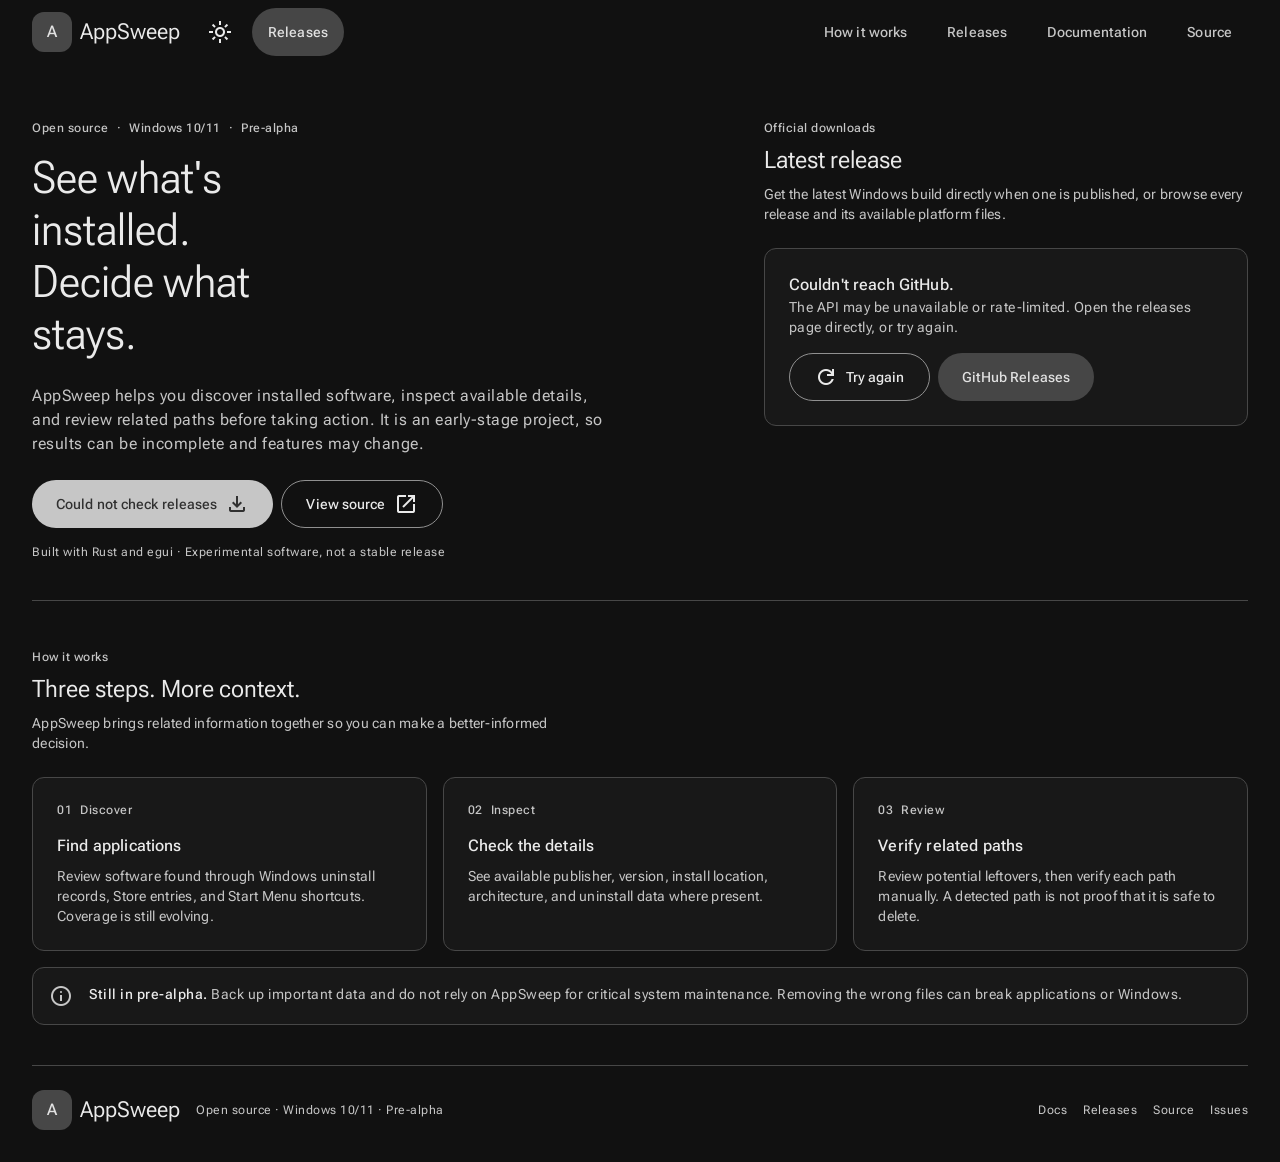
==== commit 62527230: "Align mobile navigation DOM order and refresh cache keys" ====
--- a/index.html
+++ b/index.html
@@ -8,14 +8,13 @@
   <link rel="preconnect" href="https://fonts.googleapis.com">
   <link rel="preconnect" href="https://fonts.gstatic.com" crossorigin>
   <link rel="stylesheet" href="https://fonts.googleapis.com/css2?family=Material+Symbols+Outlined:opsz,wght,FILL,GRAD@20..48,400,0,0&amp;family=Roboto+Flex:wght@400;500;700&amp;display=swap">
-  <link rel="stylesheet" href="tokens.css?v=20261029-layout2"><link rel="stylesheet" href="styles.css?v=20261029-mobile-nav1">
-  <script src="app.js?v=20261029-mobile-nav1" defer></script>
+  <link rel="stylesheet" href="tokens.css?v=20261029-layout2"><link rel="stylesheet" href="styles.css?v=20261029-mobile-nav3">
+  <script src="app.js?v=20261029-mobile-nav3" defer></script>
 </head><body>
   <a class="btn skip-link" href="#main">Skip to content</a>
   <header class="app-bar" id="app-bar"><div class="app-bar__inner">
     <a class="brand" href="index.html" aria-label="AppSweep home"><span class="brand__mark" aria-hidden="true">A</span><span>AppSweep</span></a>
-    <nav id="app-navigation" class="app-bar__nav" aria-label="Main navigation"><a href="#workflow">How it works</a><a href="releases.html">Releases</a><a href="docs.html">Documentation</a><a href="https://github.com/PanDuroDev/appsweep" target="_blank" rel="noreferrer">Source</a></nav>
-    <div class="app-bar__actions"><button class="btn btn--icon btn--quiet" id="theme-toggle" type="button" aria-label="Switch to light theme" hidden><span class="icon" id="theme-icon" aria-hidden="true">light_mode</span></button><button class="btn btn--icon btn--quiet app-bar__menu-toggle" id="menu-toggle" type="button" aria-controls="app-navigation" aria-expanded="false" aria-label="Open navigation"><span class="icon" id="menu-icon" aria-hidden="true">menu</span></button><a class="btn btn--tonal btn--small" href="releases.html">Releases</a></div>
+    <div class="app-bar__actions"><button class="btn btn--icon btn--quiet" id="theme-toggle" type="button" aria-label="Switch to light theme" hidden><span class="icon" id="theme-icon" aria-hidden="true">light_mode</span></button><button class="btn btn--icon btn--quiet app-bar__menu-toggle" id="menu-toggle" type="button" aria-controls="app-navigation" aria-expanded="false" aria-label="Open navigation"><span class="icon" id="menu-icon" aria-hidden="true">menu</span></button><a class="btn btn--tonal btn--small" href="releases.html">Releases</a></div><nav id="app-navigation" class="app-bar__nav" aria-label="Main navigation"><a href="#workflow">How it works</a><a href="releases.html">Releases</a><a href="docs.html">Documentation</a><a href="https://github.com/PanDuroDev/appsweep" target="_blank" rel="noreferrer">Source</a></nav>
   </div></header>
   <main class="page home-page" id="main" tabindex="-1">
     <section class="hero" aria-labelledby="hero-title">
--- a/styles.css
+++ b/styles.css
@@ -1036,12 +1036,17 @@
   .app-bar__inner {
     display: grid;
     grid-template-columns: minmax(0, 1fr) auto;
+    grid-template-areas:
+      "brand actions"
+      "nav nav";
     gap: var(--app-spacing-1);
     width: calc(100% - var(--app-spacing-3));
     padding-block: var(--app-spacing-1);
   }
 
+  .app-bar__inner > .brand { grid-area: brand; min-width: 0; }
   .app-bar__actions {
+    grid-area: actions;
     align-items: center;
     justify-content: flex-end;
     min-width: 0;
@@ -1050,8 +1055,8 @@
   .app-bar__menu-toggle { display: inline-flex; }
 
   .app-bar__nav {
+    grid-area: nav;
     display: none;
-    grid-column: 1 / -1;
     width: 100%;
     min-width: 0;
     flex-direction: column;
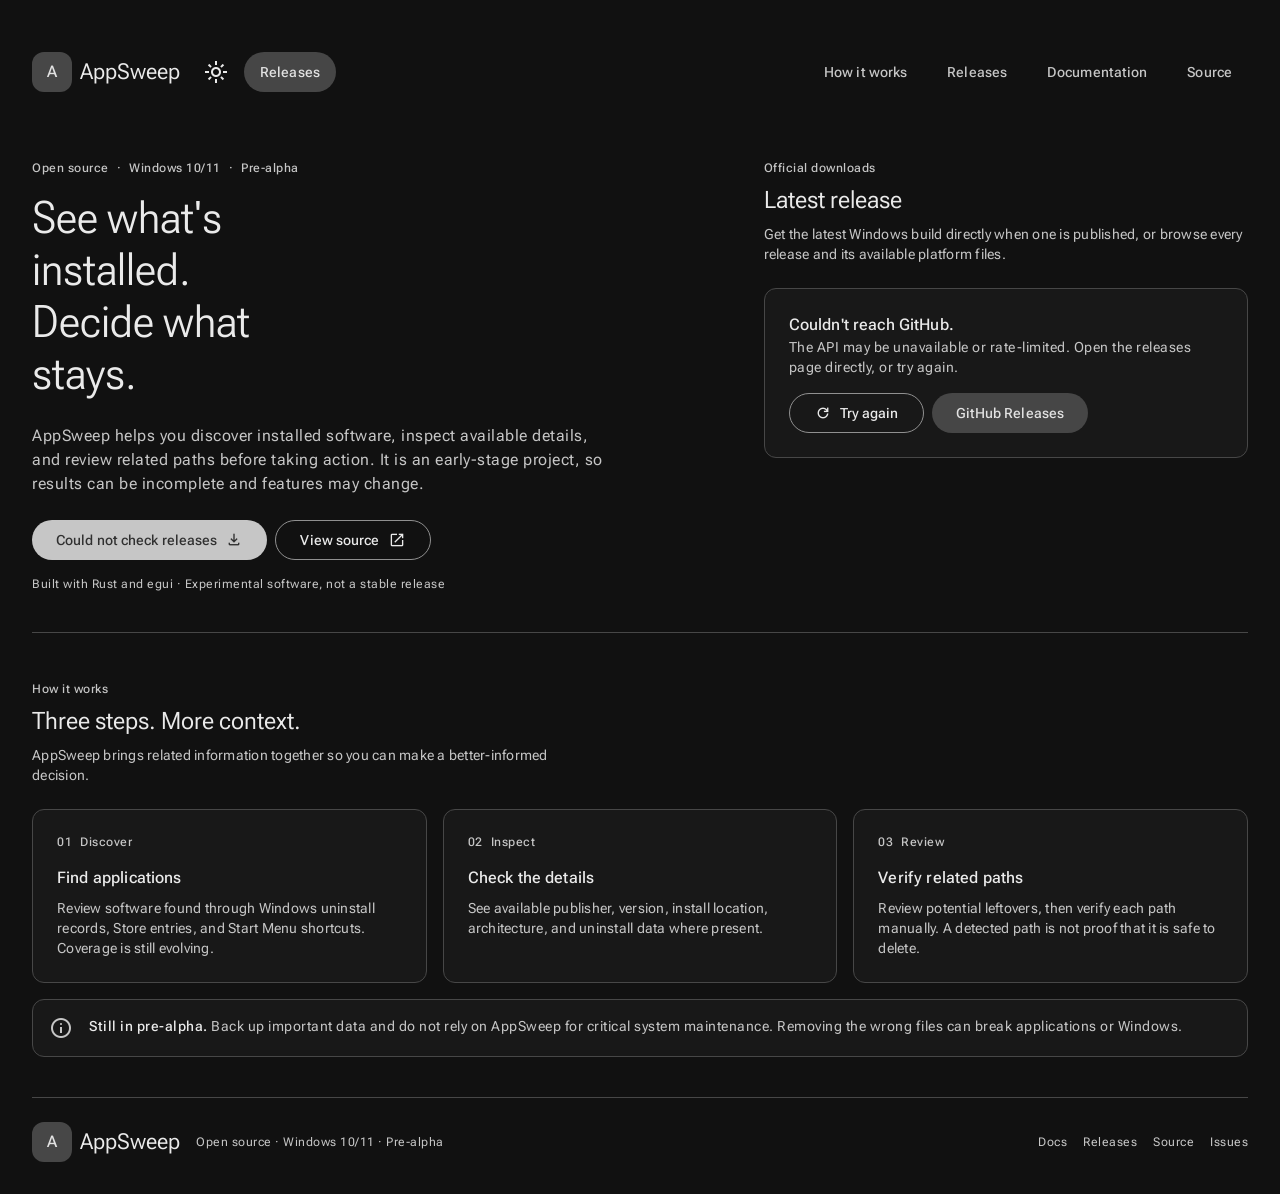
==== commit cc0e24a3: "Fix Material 3 audit findings across site and CI - Align button containers/icons with Material Web a" ====
--- a/index.html
+++ b/index.html
@@ -8,12 +8,12 @@
   <link rel="preconnect" href="https://fonts.googleapis.com">
   <link rel="preconnect" href="https://fonts.gstatic.com" crossorigin>
   <link rel="stylesheet" href="https://fonts.googleapis.com/css2?family=Material+Symbols+Outlined:opsz,wght,FILL,GRAD@20..48,400,0,0&amp;family=Roboto+Flex:wght@400;500;700&amp;display=swap">
-  <link rel="stylesheet" href="tokens.css?v=20261029-layout2"><link rel="stylesheet" href="styles.css?v=20261029-mobile-nav3">
-  <script src="app.js?v=20261029-mobile-nav3" defer></script>
+  <link rel="stylesheet" href="tokens.css?v=20261030-audit1"><link rel="stylesheet" href="styles.css?v=20261030-audit1">
+  <script src="app.js?v=20261030-audit1" defer></script>
 </head><body>
   <a class="btn skip-link" href="#main">Skip to content</a>
   <header class="app-bar" id="app-bar"><div class="app-bar__inner">
-    <a class="brand" href="index.html" aria-label="AppSweep home"><span class="brand__mark" aria-hidden="true">A</span><span>AppSweep</span></a>
+    <a class="brand" href="index.html" aria-label="AppSweep home"><span class="brand__mark" aria-hidden="true"></span><span>AppSweep</span></a>
     <div class="app-bar__actions"><button class="btn btn--icon btn--quiet" id="theme-toggle" type="button" aria-label="Switch to light theme" hidden><span class="icon" id="theme-icon" aria-hidden="true">light_mode</span></button><button class="btn btn--icon btn--quiet app-bar__menu-toggle" id="menu-toggle" type="button" aria-controls="app-navigation" aria-expanded="false" aria-label="Open navigation"><span class="icon" id="menu-icon" aria-hidden="true">menu</span></button><a class="btn btn--tonal btn--small" href="releases.html">Releases</a></div><nav id="app-navigation" class="app-bar__nav" aria-label="Main navigation"><a href="#workflow">How it works</a><a href="releases.html">Releases</a><a href="docs.html">Documentation</a><a href="https://github.com/PanDuroDev/appsweep" target="_blank" rel="noreferrer">Source</a></nav>
   </div></header>
   <main class="page home-page" id="main" tabindex="-1">
@@ -41,6 +41,6 @@
         <div class="release__error" role="status" aria-live="polite" hidden><h3 class="release__title">Couldn't reach GitHub.</h3><p class="release__meta">The API may be unavailable or rate-limited. Open the releases page directly, or try again.</p><div class="actions"><button class="btn btn--outlined" id="release-retry" type="button"><span class="icon" aria-hidden="true">refresh</span>Try again</button><a class="btn btn--tonal" href="https://github.com/PanDuroDev/appsweep/releases" target="_blank" rel="noreferrer">GitHub Releases</a></div></div>
       </div>
     </section>
-    <footer class="footer"><a class="brand footer__brand" href="index.html"><span class="brand__mark" aria-hidden="true">A</span><span>AppSweep</span></a><span class="footer__note">Open source · Windows 10/11 · Pre-alpha</span><nav aria-label="Footer links"><a href="docs.html">Docs</a><a href="releases.html">Releases</a><a href="https://github.com/PanDuroDev/appsweep" target="_blank" rel="noreferrer">Source</a><a href="https://github.com/PanDuroDev/appsweep/issues" target="_blank" rel="noreferrer">Issues</a></nav></footer>
+    <footer class="footer"><a class="brand footer__brand" href="index.html"><span class="brand__mark" aria-hidden="true"></span><span>AppSweep</span></a><span class="footer__note">Open source · Windows 10/11 · Pre-alpha</span><nav aria-label="Footer links"><a href="docs.html">Docs</a><a href="releases.html">Releases</a><a href="https://github.com/PanDuroDev/appsweep" target="_blank" rel="noreferrer">Source</a><a href="https://github.com/PanDuroDev/appsweep/issues" target="_blank" rel="noreferrer">Issues</a></nav></footer>
   </main>
 </body></html>
--- a/tokens.css
+++ b/tokens.css
@@ -136,8 +136,8 @@
   --app-motion-duration-short3: 150ms;
   --app-motion-duration-progress-cycle: 1400ms;
   --app-state-hover-opacity: 8%;
-  --app-state-focus-opacity: 10%;
-  --app-state-pressed-opacity: 10%;
+  --app-state-focus-opacity: 12%;
+  --app-state-pressed-opacity: 12%;
   --app-layout-content-max: 1920px;
   --app-layout-app-bar-height: 64px;
   --app-layout-header-offset: 80px;
--- a/styles.css
+++ b/styles.css
@@ -64,6 +64,18 @@
 }
 .skip-link:focus { top: var(--app-spacing-1); }
 
+.visually-hidden {
+  position: absolute;
+  width: 1px;
+  height: 1px;
+  margin: -1px;
+  padding: 0;
+  overflow: hidden;
+  clip-path: inset(50%);
+  white-space: nowrap;
+  border: 0;
+}
+
 .app-bar {
   position: sticky;
   z-index: 20;
@@ -109,6 +121,7 @@
   font-weight: var(--md-sys-typescale-title-medium-weight);
   line-height: var(--md-sys-typescale-title-medium-line-height);
 }
+.brand__mark::before { content: "A"; }
 
 .app-bar__nav {
   display: flex;
@@ -162,11 +175,12 @@
 .app-bar__actions { display: flex; align-items: center; gap: var(--app-spacing-1); }
 
 .btn {
+  position: relative;
   display: inline-flex;
   align-items: center;
   justify-content: center;
   gap: var(--app-spacing-1);
-  min-height: var(--app-touch-target);
+  min-height: 40px;
   padding: var(--app-spacing-1) var(--app-spacing-3);
   border: 0;
   border-radius: var(--md-sys-shape-corner-full);
@@ -185,6 +199,16 @@
     border-color var(--app-motion-duration-short3) var(--app-motion-easing-standard),
     border-radius var(--app-motion-duration-short3) var(--app-motion-easing-standard);
 }
+/* Keep the Material Web 40px container while meeting the 48px touch target. */
+.btn::after {
+  content: "";
+  position: absolute;
+  top: 50%;
+  left: 50%;
+  width: max(100%, var(--app-touch-target));
+  height: var(--app-touch-target);
+  translate: -50% -50%;
+}
 .btn:hover {
   background-color: color-mix(in srgb, var(--md-sys-color-on-primary) var(--app-state-hover-opacity), var(--md-sys-color-primary));
 }
@@ -236,7 +260,8 @@
   border-color: color-mix(in srgb, var(--md-sys-color-on-surface) 12%, transparent);
   background: transparent;
 }
-.btn--icon { width: var(--app-touch-target); min-width: var(--app-touch-target); padding: 0; }
+.btn--icon { width: 40px; min-width: 40px; padding: 0; }
+.btn:not(.btn--icon) .icon { width: 18px; height: 18px; font-size: 18px; }
 .btn--icon:active { border-radius: var(--md-sys-shape-corner-medium); }
 .btn--small { padding-inline: var(--app-spacing-2); }
 .actions { display: flex; align-items: center; flex-wrap: wrap; gap: var(--app-spacing-1); }
@@ -657,10 +682,11 @@
 .asset-row__description { min-width: 0; }
 .asset-row__name {
   color: var(--md-sys-color-on-surface);
-  font-family: var(--md-sys-typescale-body-medium-font);
-  font-size: var(--md-sys-typescale-body-medium-size);
-  font-weight: var(--md-sys-typescale-title-medium-weight);
-  line-height: var(--md-sys-typescale-body-medium-line-height);
+  font-family: var(--md-sys-typescale-title-small-font);
+  font-size: var(--md-sys-typescale-title-small-size);
+  font-weight: var(--md-sys-typescale-title-small-weight);
+  line-height: var(--md-sys-typescale-title-small-line-height);
+  letter-spacing: var(--md-sys-typescale-title-small-tracking);
   overflow-wrap: anywhere;
 }
 .asset-row__size {
@@ -908,7 +934,7 @@
   color: var(--md-sys-color-on-surface-variant);
   font-family: var(--md-sys-typescale-body-medium-font);
   font-size: var(--md-sys-typescale-body-medium-size);
-  line-height: 1.65;
+  line-height: var(--md-sys-typescale-body-medium-line-height);
 }
 
 .docs-detail-list {
@@ -945,7 +971,7 @@
 .docs-checklist li {
   padding-inline-start: var(--app-spacing-1);
   color: var(--md-sys-color-on-surface);
-  line-height: 1.65;
+  line-height: var(--md-sys-typescale-body-large-line-height);
 }
 
 .docs-steps li::marker {
@@ -1052,11 +1078,11 @@
     min-width: 0;
   }
 
-  .app-bar__menu-toggle { display: inline-flex; }
+  .app-bar.has-mobile-menu .app-bar__menu-toggle { display: inline-flex; }
 
   .app-bar__nav {
     grid-area: nav;
-    display: none;
+    display: flex;
     width: 100%;
     min-width: 0;
     flex-direction: column;
@@ -1064,9 +1090,13 @@
     gap: var(--app-spacing-1);
     padding-block: var(--app-spacing-2);
     border-top: 1px solid var(--md-sys-color-outline-variant);
-    overflow: visible;
-  }
-
+    max-height: calc(100vh - var(--app-layout-app-bar-height) - 2rem);
+    max-height: calc(100dvh - var(--app-layout-app-bar-height) - 2rem);
+    overflow-y: auto;
+    overscroll-behavior: contain;
+  }
+
+  .app-bar.has-mobile-menu:not(.is-menu-open) .app-bar__nav { display: none; }
   .app-bar.is-menu-open .app-bar__nav { display: flex; }
 
   .app-bar__nav a {
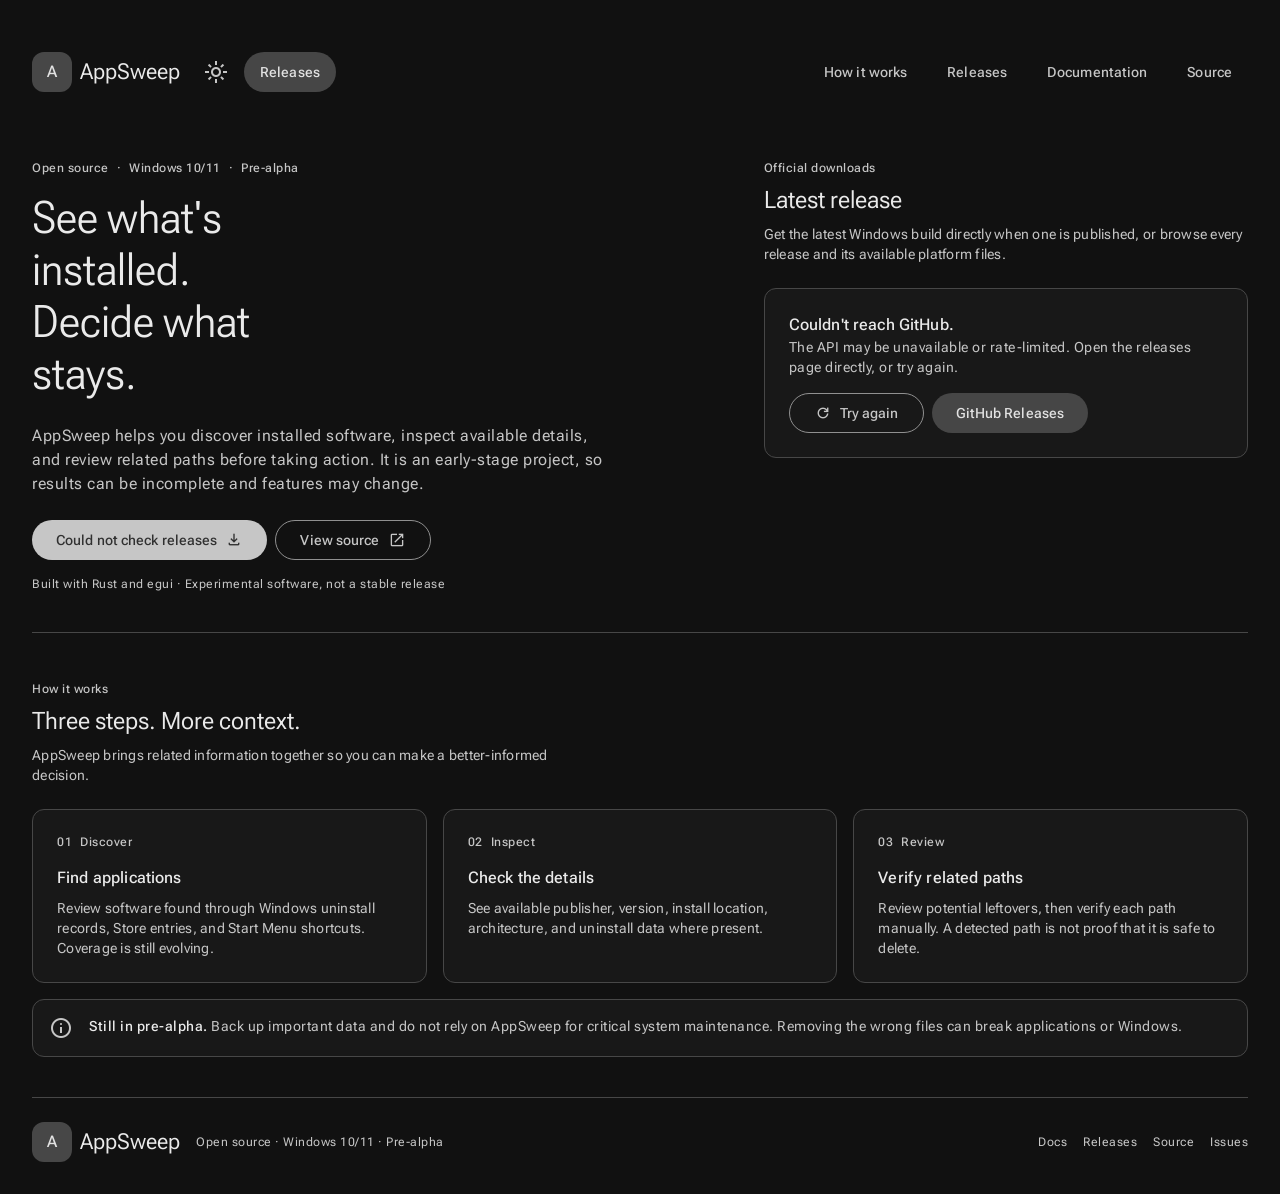
==== commit 3abba790: "Refresh asset cache keys after state alignment" ====
--- a/index.html
+++ b/index.html
@@ -8,8 +8,8 @@
   <link rel="preconnect" href="https://fonts.googleapis.com">
   <link rel="preconnect" href="https://fonts.gstatic.com" crossorigin>
   <link rel="stylesheet" href="https://fonts.googleapis.com/css2?family=Material+Symbols+Outlined:opsz,wght,FILL,GRAD@20..48,400,0,0&amp;family=Roboto+Flex:wght@400;500;700&amp;display=swap">
-  <link rel="stylesheet" href="tokens.css?v=20261030-audit1"><link rel="stylesheet" href="styles.css?v=20261030-audit1">
-  <script src="app.js?v=20261030-audit1" defer></script>
+  <link rel="stylesheet" href="tokens.css?v=20261030-states1"><link rel="stylesheet" href="styles.css?v=20261030-states1">
+  <script src="app.js?v=20261030-states1" defer></script>
 </head><body>
   <a class="btn skip-link" href="#main">Skip to content</a>
   <header class="app-bar" id="app-bar"><div class="app-bar__inner">
--- a/styles.css
+++ b/styles.css
@@ -1,5 +1,6 @@
+/* Material Web focus ring: 3px secondary, 2px outward offset. */
 :where(a, button):focus-visible {
-  outline: 2px solid var(--md-sys-color-primary);
+  outline: 3px solid var(--md-sys-color-secondary);
   outline-offset: 2px;
 }
 
@@ -217,7 +218,7 @@
 }
 .btn:active {
   background-color: color-mix(in srgb, var(--md-sys-color-on-primary) var(--app-state-pressed-opacity), var(--md-sys-color-primary));
-  border-radius: var(--md-sys-shape-corner-large-increased);
+  border-radius: var(--md-sys-shape-corner-small);
 }
 .btn--tonal {
   color: var(--md-sys-color-on-secondary-container);
@@ -232,24 +233,28 @@
 .btn--tonal:active {
   background-color: color-mix(in srgb, var(--md-sys-color-on-secondary-container) var(--app-state-pressed-opacity), var(--md-sys-color-secondary-container));
 }
-.btn--outlined {
-  border: 1px solid var(--md-sys-color-outline);
-  color: var(--md-sys-color-on-surface);
+.btn--outlined,
+.btn--quiet {
+  --btn-label: var(--md-sys-color-primary);
+  color: var(--btn-label);
   background: transparent;
 }
+.btn--outlined { border: 1px solid var(--md-sys-color-outline); }
+/* Standard icon buttons use the on-surface-variant role, not the text-button primary. */
+.btn--quiet.btn--icon { --btn-label: var(--md-sys-color-on-surface-variant); }
 .btn--outlined:hover,
 .btn--quiet:hover {
-  background-color: color-mix(in srgb, var(--md-sys-color-on-surface) var(--app-state-hover-opacity), transparent);
+  background-color: color-mix(in srgb, var(--btn-label) var(--app-state-hover-opacity), transparent);
 }
 .btn--outlined:focus-visible,
 .btn--quiet:focus-visible {
-  background-color: color-mix(in srgb, var(--md-sys-color-on-surface) var(--app-state-focus-opacity), transparent);
+  background-color: color-mix(in srgb, var(--btn-label) var(--app-state-focus-opacity), transparent);
 }
 .btn--outlined:active,
 .btn--quiet:active {
-  background-color: color-mix(in srgb, var(--md-sys-color-on-surface) var(--app-state-pressed-opacity), transparent);
-}
-.btn--quiet { color: var(--md-sys-color-on-surface); background: transparent; }
+  background-color: color-mix(in srgb, var(--btn-label) var(--app-state-pressed-opacity), transparent);
+}
+.btn--outlined:focus-visible { border-color: var(--md-sys-color-primary); }
 .btn:disabled {
   color: color-mix(in srgb, var(--md-sys-color-on-surface) 38%, transparent);
   background: color-mix(in srgb, var(--md-sys-color-on-surface) 12%, transparent);
@@ -262,7 +267,6 @@
 }
 .btn--icon { width: 40px; min-width: 40px; padding: 0; }
 .btn:not(.btn--icon) .icon { width: 18px; height: 18px; font-size: 18px; }
-.btn--icon:active { border-radius: var(--md-sys-shape-corner-medium); }
 .btn--small { padding-inline: var(--app-spacing-2); }
 .actions { display: flex; align-items: center; flex-wrap: wrap; gap: var(--app-spacing-1); }
 
